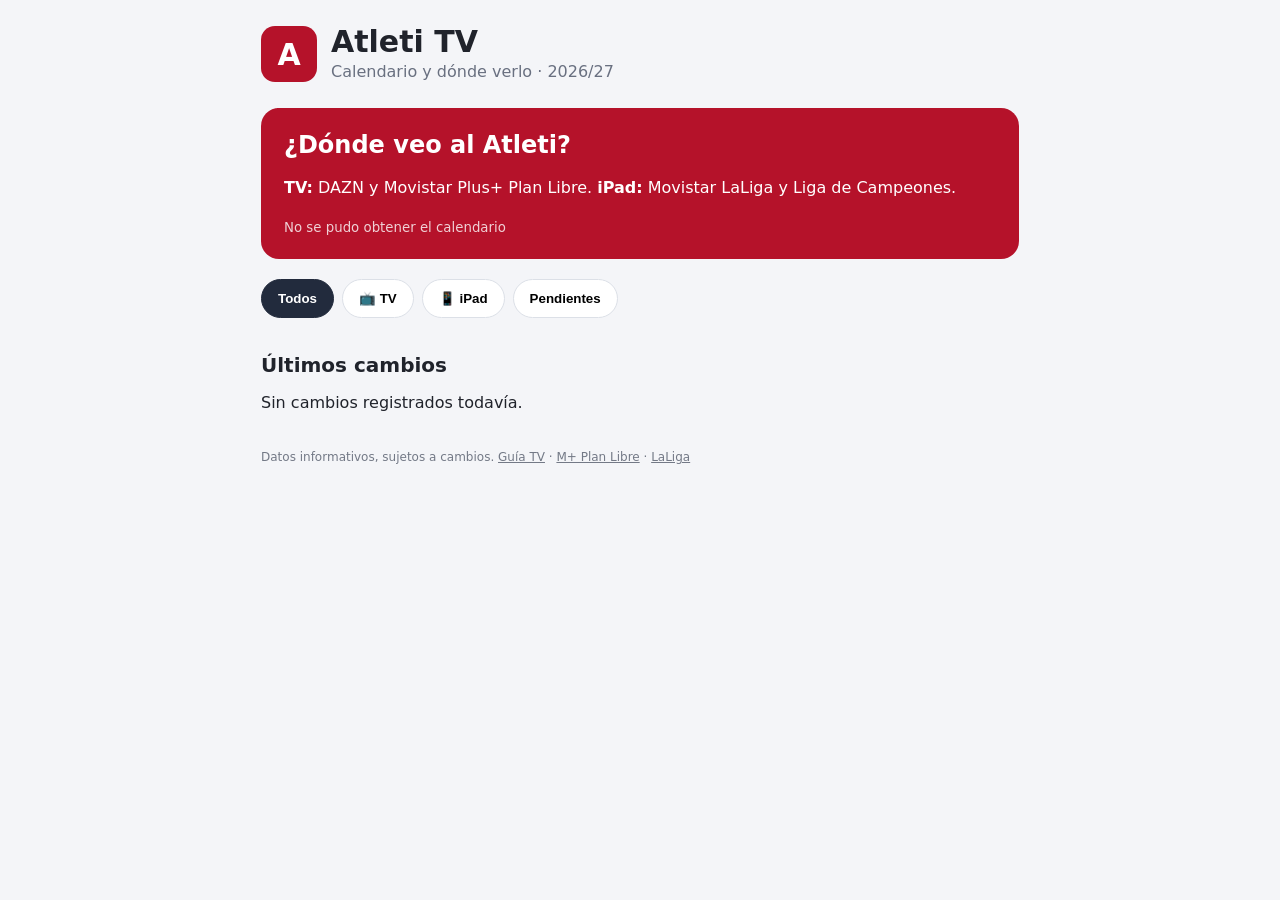
==== index.html @ 52094301 "feat: deploy Atlético TV calendar and automated updates" ====
<!doctype html><html lang="es"><head><meta charset="utf-8"><meta name="viewport" content="width=device-width,initial-scale=1"><meta name="theme-color" content="#b5122a"><title>Atleti TV · Calendario</title><link rel="stylesheet" href="styles.css"></head><body><main class="container"><header><div class="crest">A</div><div><h1>Atleti TV</h1><p>Calendario y dónde verlo · 2026/27</p></div></header><section class="hero"><h2>¿Dónde veo al Atleti?</h2><p><strong>TV:</strong> DAZN y Movistar Plus+ Plan Libre. <strong>iPad:</strong> Movistar LaLiga y Liga de Campeones.</p><small id="updated">Cargando calendario…</small></section><nav aria-label="Filtrar partidos"><button data-filter="all" class="active">Todos</button><button data-filter="tv">📺 TV</button><button data-filter="ipad">📱 iPad</button><button data-filter="pending">Pendientes</button></nav><section id="matches" aria-live="polite"></section><section class="history"><h2>Últimos cambios</h2><div id="changes">Sin cambios registrados todavía.</div></section><footer>Datos informativos, sujetos a cambios. <a href="https://www.futbolenlatv.es/equipo/at-madrid">Guía TV</a> · <a href="https://www.movistarplus.es/deportes/futbol/horarios">M+ Plan Libre</a> · <a href="https://www.laliga.com/clubes/atletico-de-madrid/proximos-partidos">LaLiga</a></footer></main><script src="app.js" defer></script></body></html>
---- styles.css ----
:root{font-family:system-ui,-apple-system,sans-serif;color:#20232b;background:#f4f5f8}*{box-sizing:border-box}body{margin:0}.container{max-width:790px;margin:auto;padding:24px 16px}header{display:flex;align-items:center;gap:14px;margin-bottom:24px}.crest{display:grid;place-items:center;width:56px;height:56px;border-radius:14px;background:#b5122a;color:white;font-weight:900;font-size:30px}h1{margin:0;font-size:30px}header p{margin:3px 0;color:#697080}.hero{background:#b5122a;color:white;border-radius:18px;padding:23px;margin-bottom:20px}.hero h2{margin:0 0 8px}.hero p{line-height:1.6}.hero small{opacity:.8}nav{display:flex;gap:8px;overflow:auto;margin-bottom:18px}button{cursor:pointer;border:1px solid #dce0e7;border-radius:30px;padding:11px 16px;background:white;white-space:nowrap;font-weight:600}button.active{background:#222b3d;color:white;border-color:#222b3d}.match{background:white;border:1px solid #e5e8ee;border-radius:16px;padding:19px;margin:11px 0;box-shadow:0 3px 10px #00000005}.top{display:flex;justify-content:space-between;gap:10px;color:#6a7180;font-size:13px}.match h3{margin:12px 0;font-size:20px}.channels{display:flex;gap:6px;flex-wrap:wrap}.chip{padding:6px 10px;border-radius:7px;background:#eef0f5;font-size:12px;font-weight:700}.chip.tv{background:#dff6e7;color:#116c37}.chip.ipad{background:#e8edfc;color:#344d99}.chip.pending{background:#fff1d5;color:#8a5a00}.view{font-size:13px;color:#667085;margin:11px 0 0}.match a{font-size:12px;color:#6b7280}.history{margin-top:35px}.history h2{font-size:20px}.history p{background:white;border-radius:10px;padding:12px}footer{font-size:12px;color:#737986;line-height:1.8;margin-top:35px}footer a{color:inherit}@media(max-width:450px){.match h3{font-size:18px}.container{padding:16px 12px}}
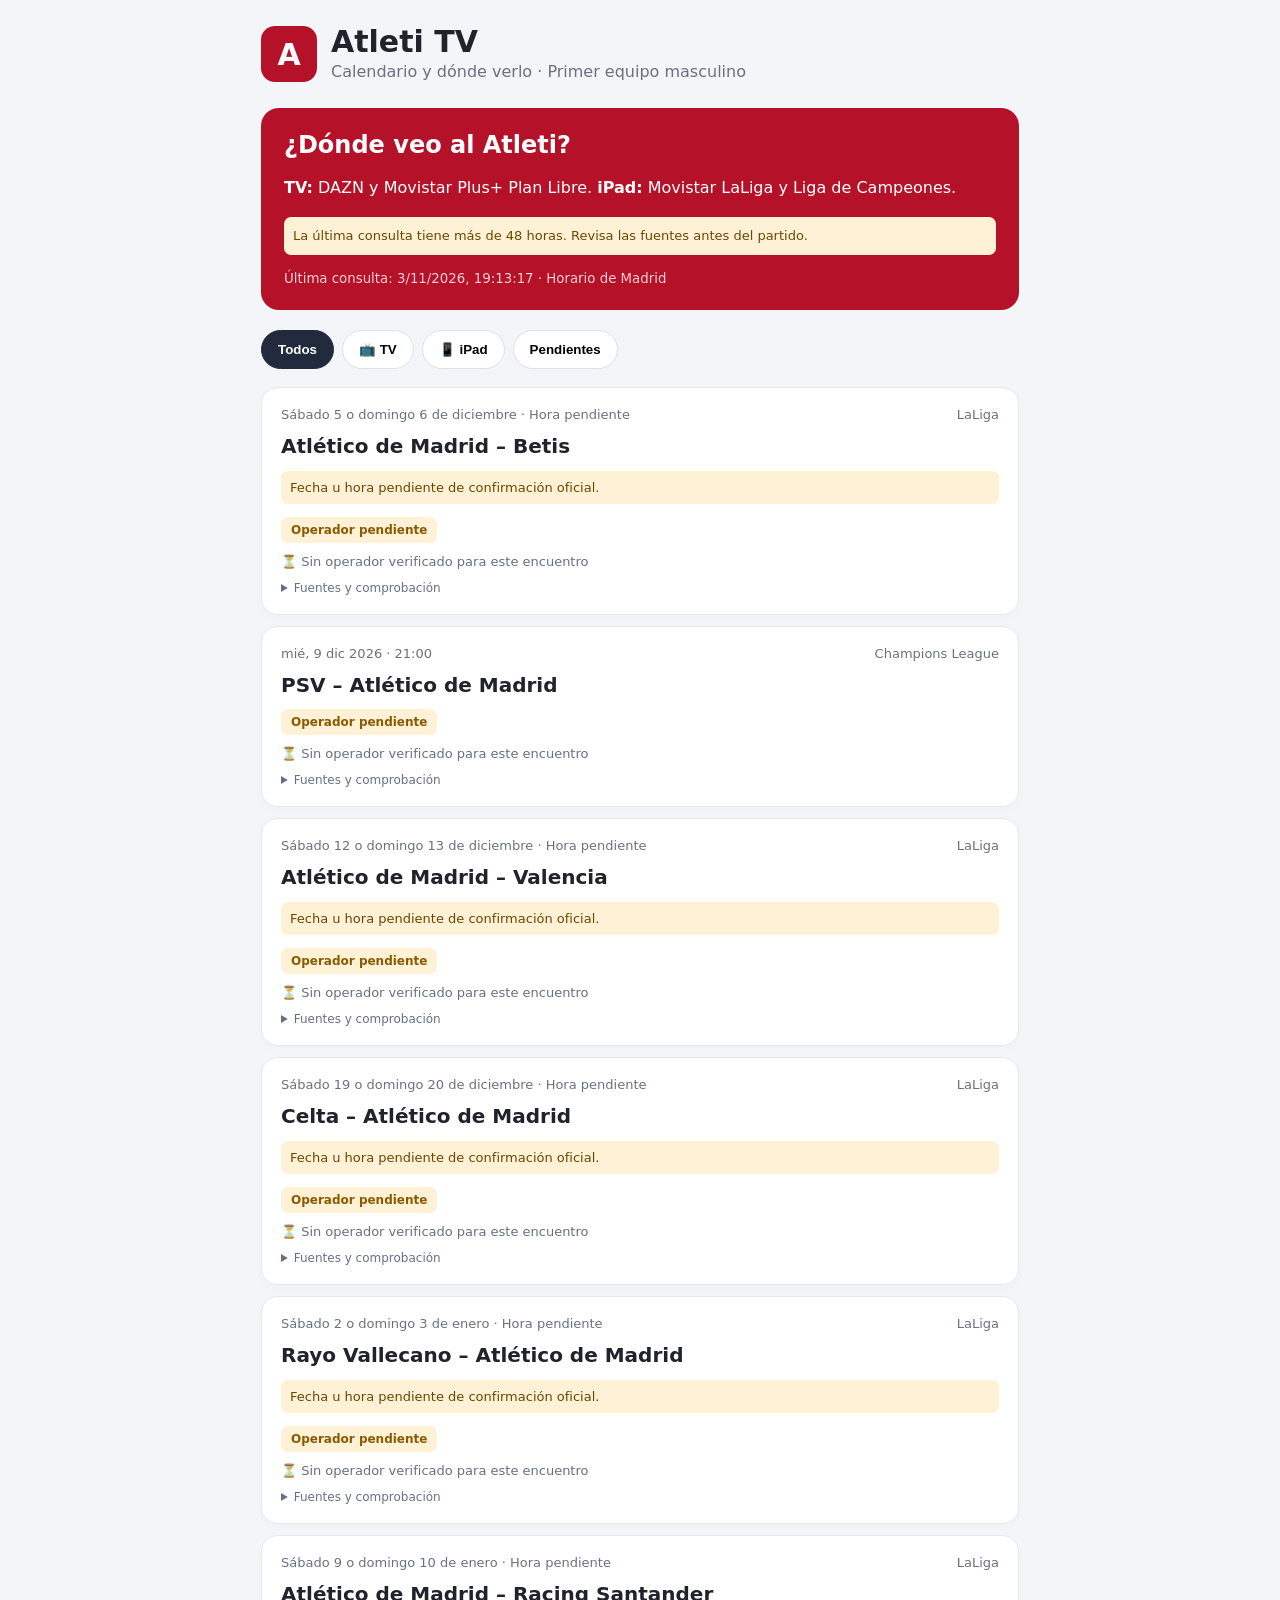
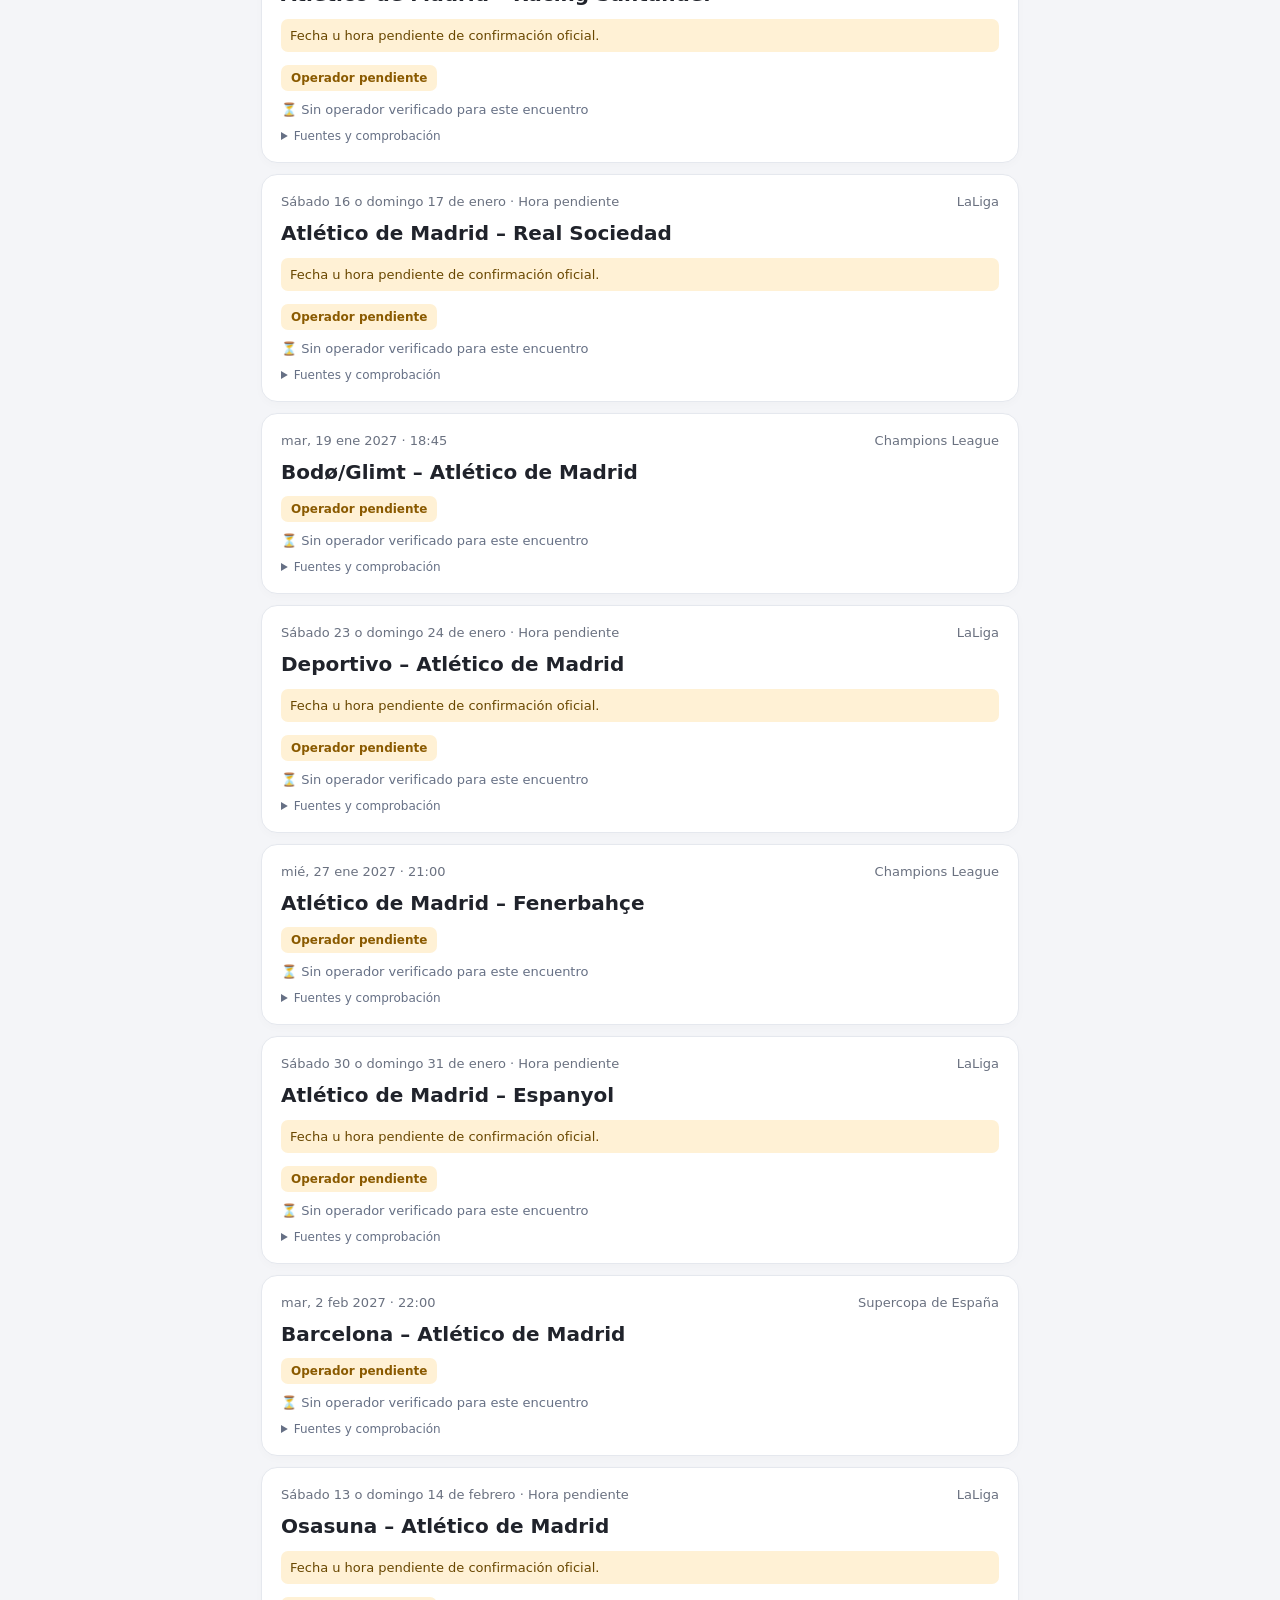
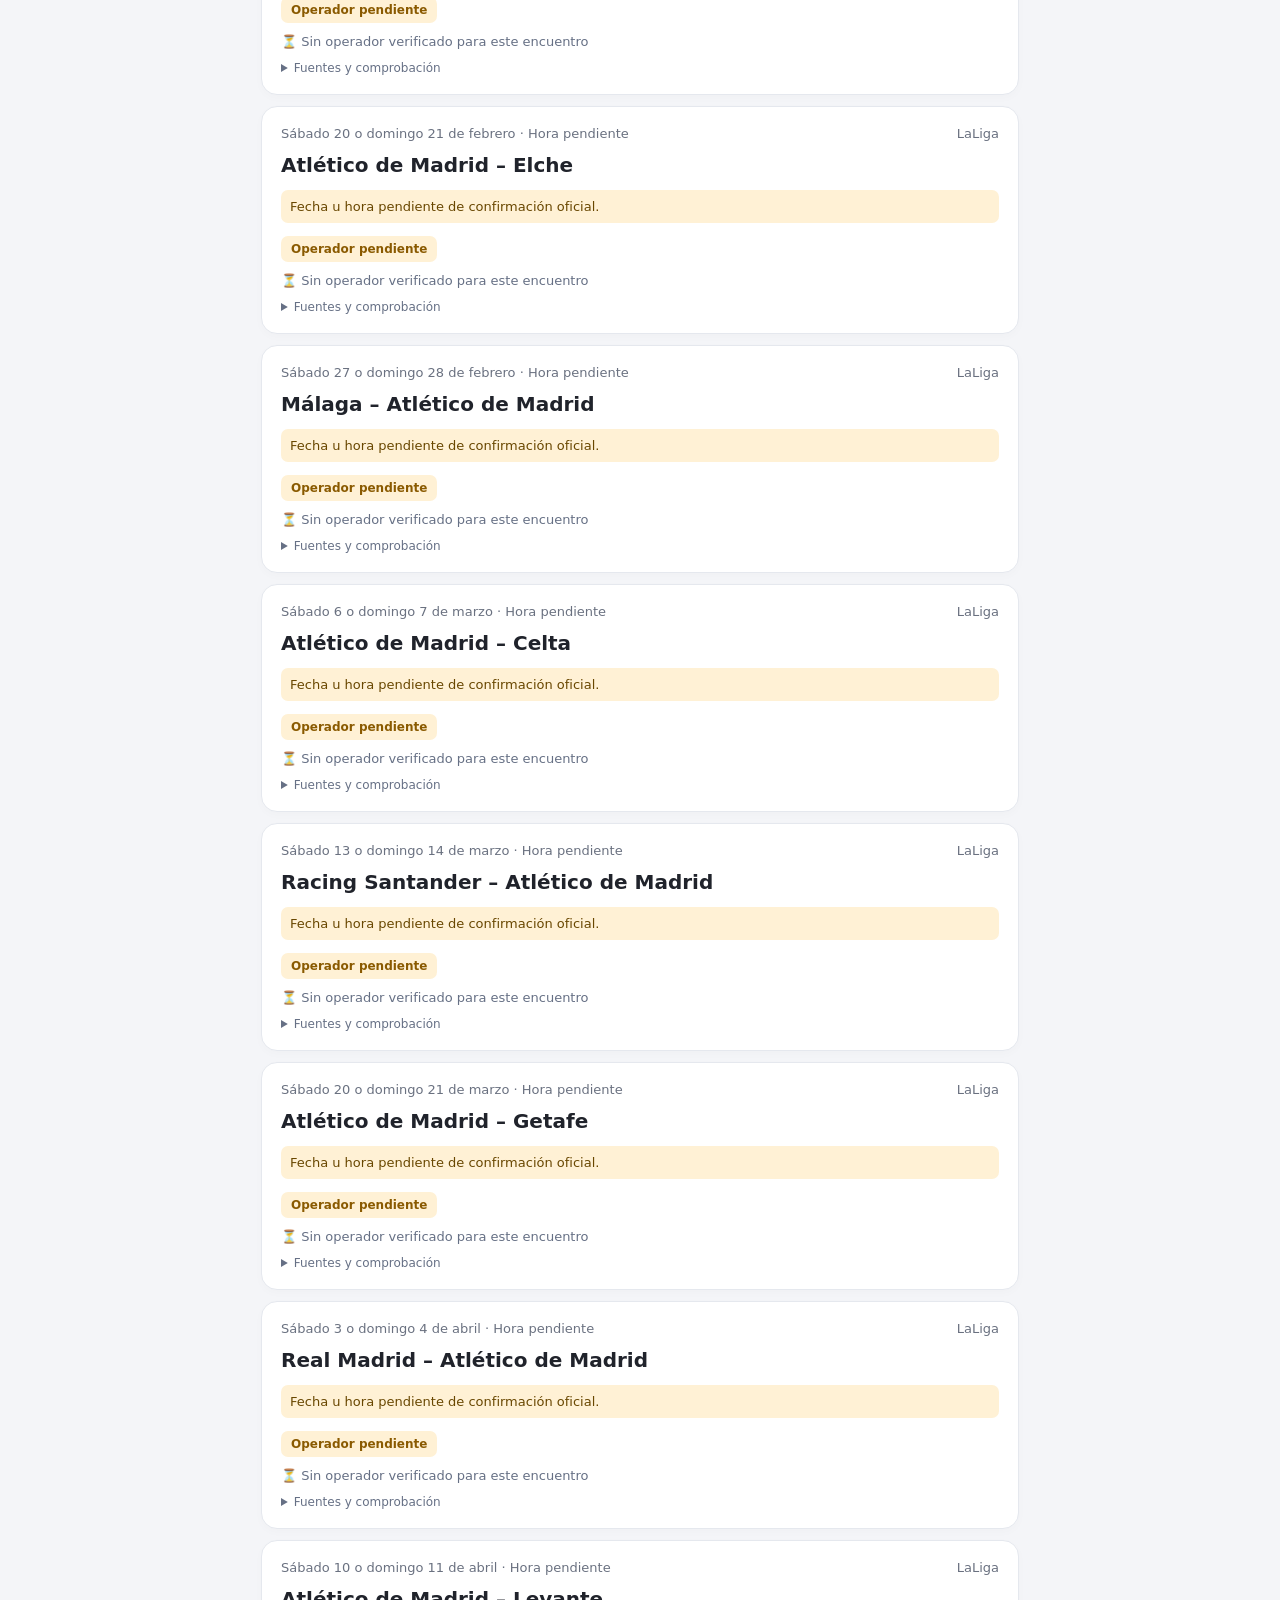
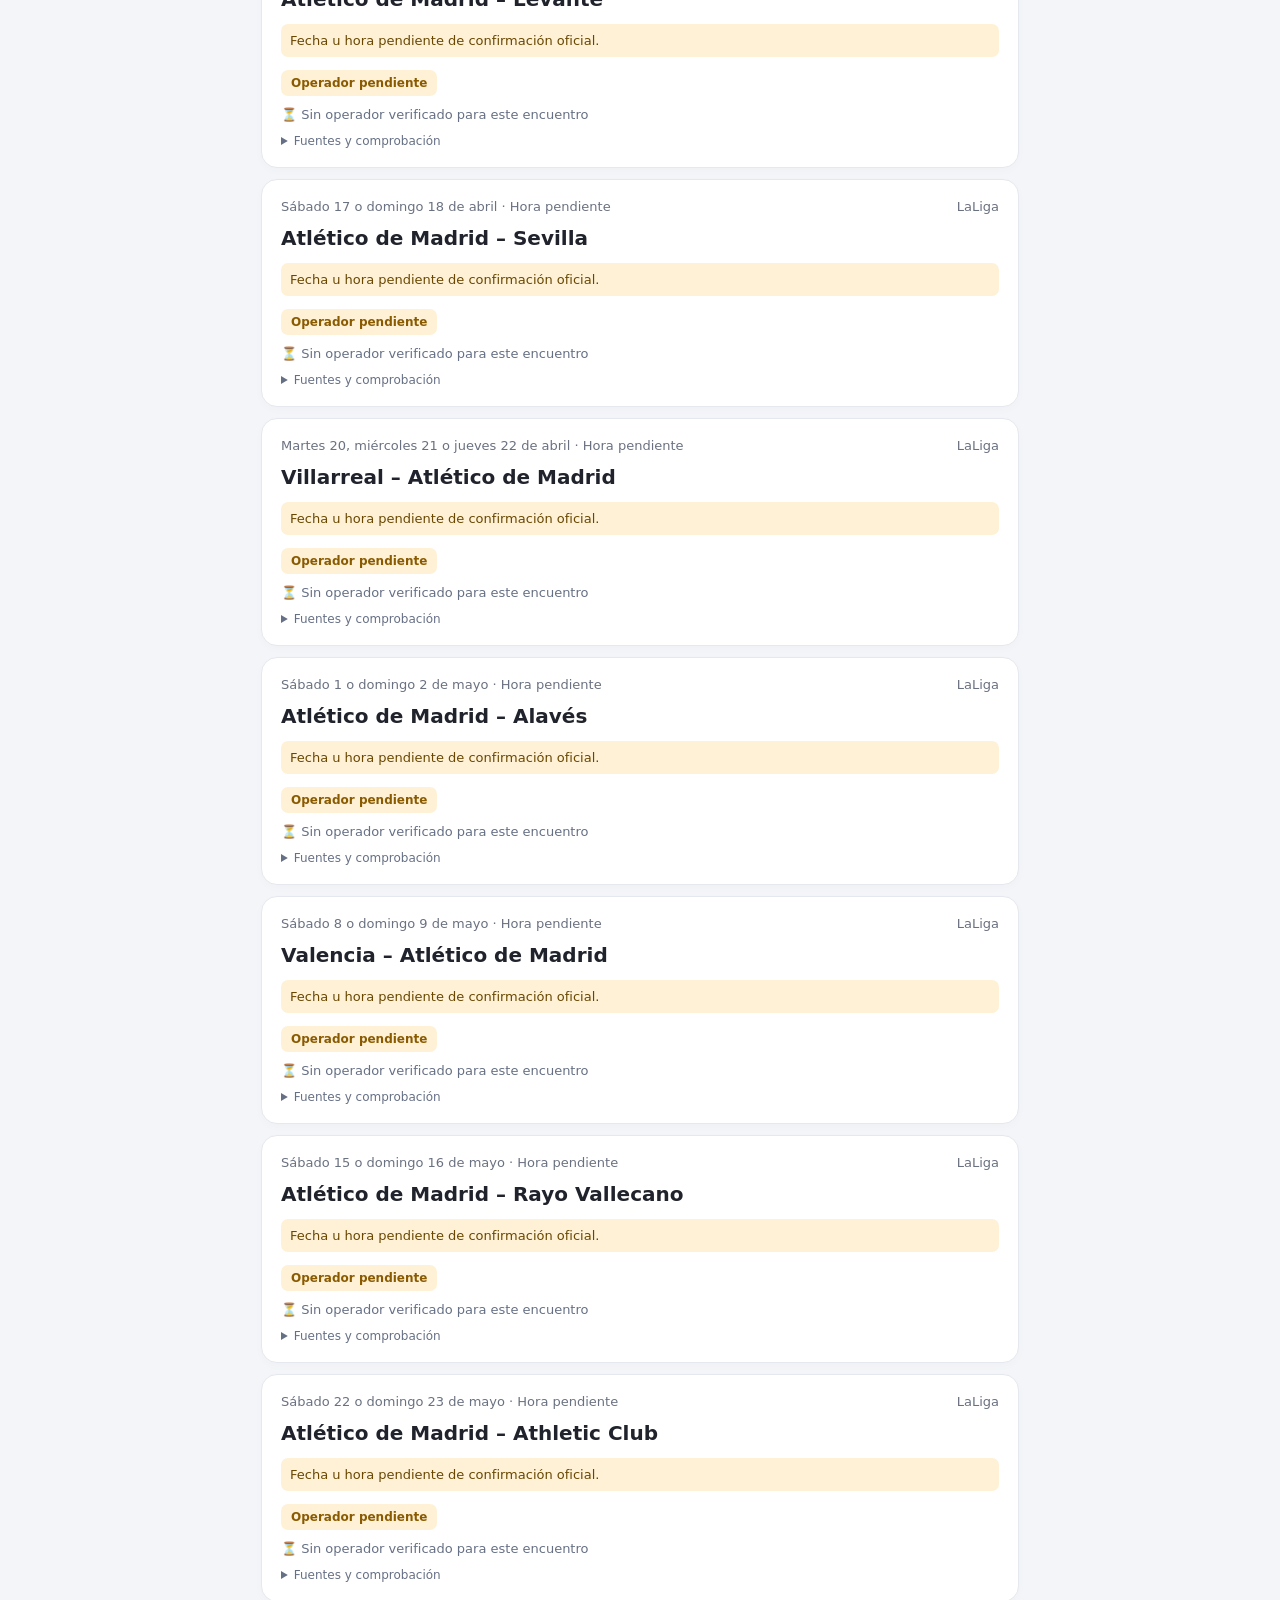
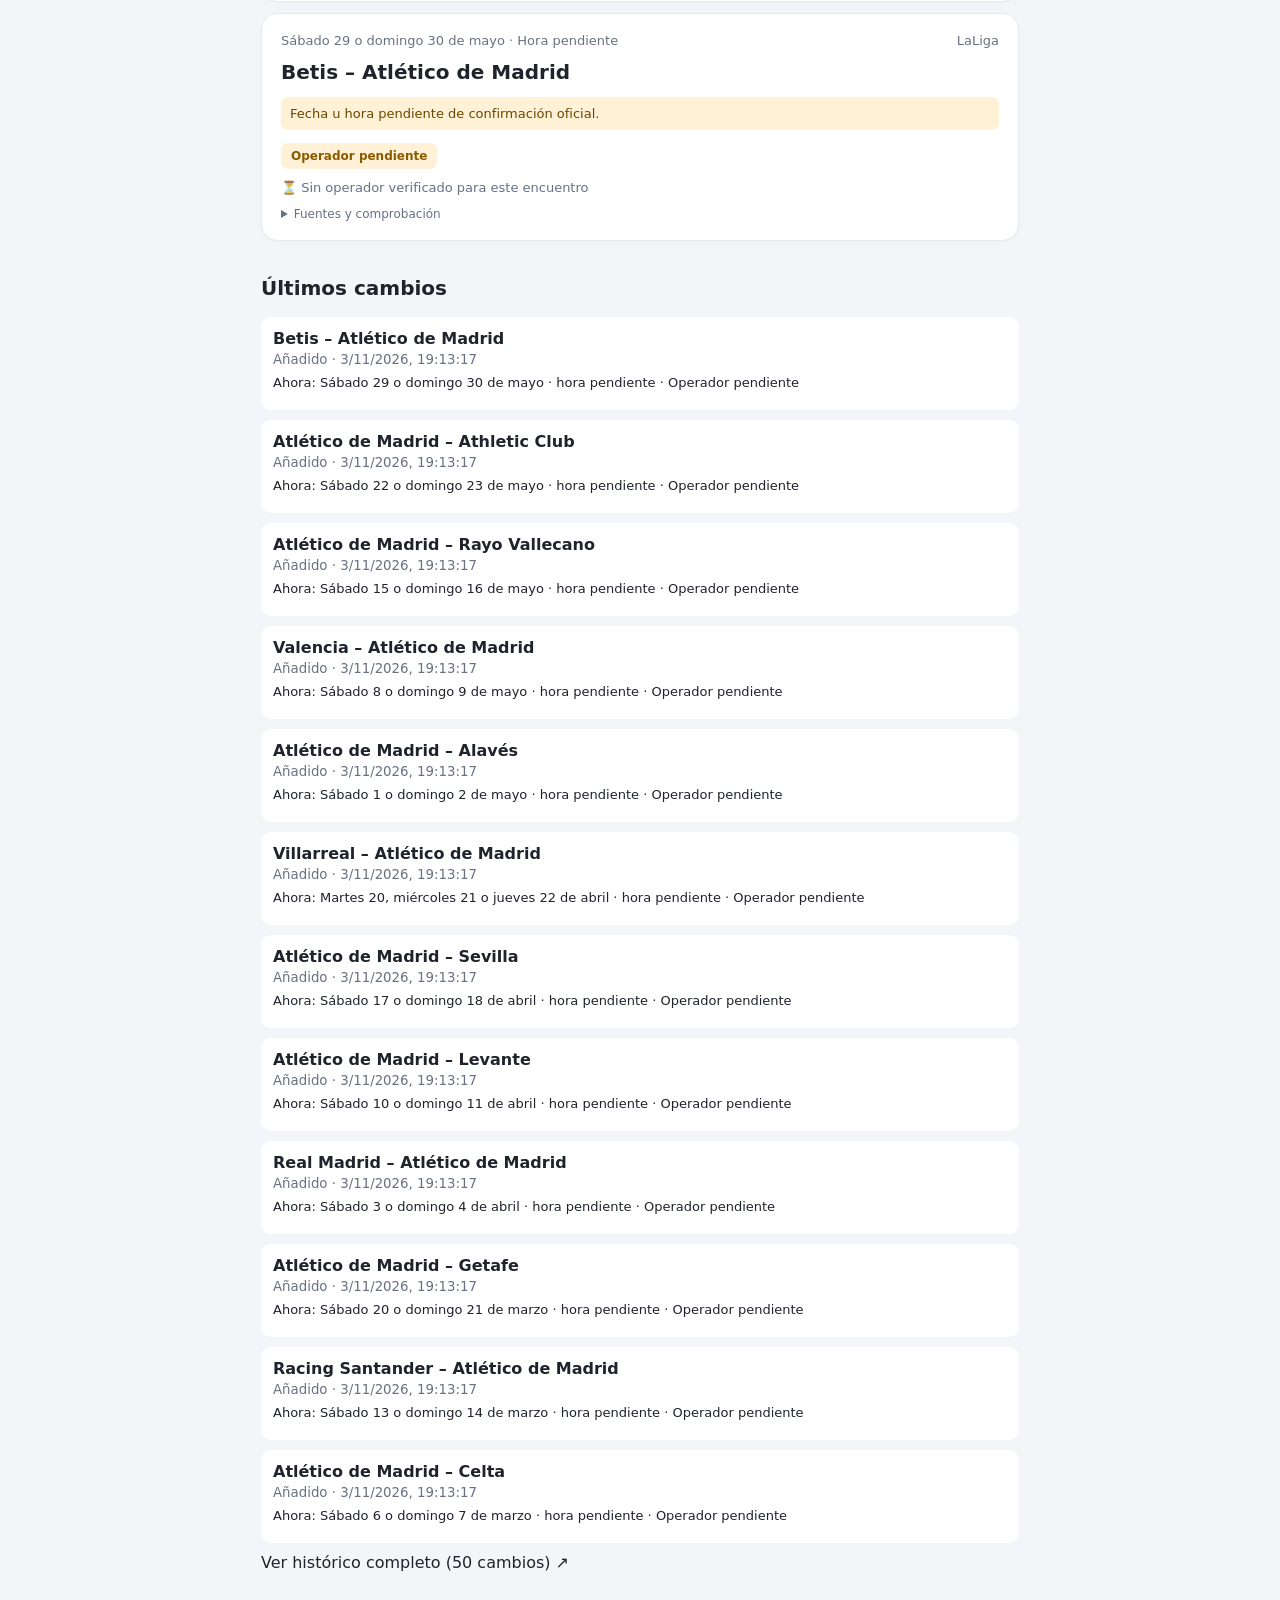
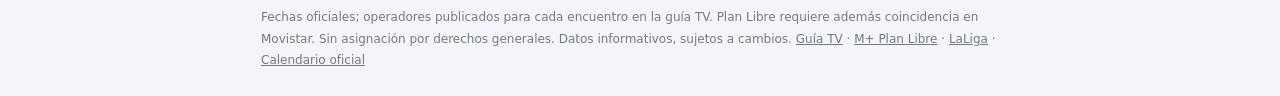
==== commit 413f97eb: "fix: verify fixture evidence and restore automated Pages updates" ====
--- a/index.html
+++ b/index.html
@@ -1 +1 @@
-<!doctype html><html lang="es"><head><meta charset="utf-8"><meta name="viewport" content="width=device-width,initial-scale=1"><meta name="theme-color" content="#b5122a"><title>Atleti TV · Calendario</title><link rel="stylesheet" href="styles.css"></head><body><main class="container"><header><div class="crest">A</div><div><h1>Atleti TV</h1><p>Calendario y dónde verlo · 2026/27</p></div></header><section class="hero"><h2>¿Dónde veo al Atleti?</h2><p><strong>TV:</strong> DAZN y Movistar Plus+ Plan Libre. <strong>iPad:</strong> Movistar LaLiga y Liga de Campeones.</p><small id="updated">Cargando calendario…</small></section><nav aria-label="Filtrar partidos"><button data-filter="all" class="active">Todos</button><button data-filter="tv">📺 TV</button><button data-filter="ipad">📱 iPad</button><button data-filter="pending">Pendientes</button></nav><section id="matches" aria-live="polite"></section><section class="history"><h2>Últimos cambios</h2><div id="changes">Sin cambios registrados todavía.</div></section><footer>Datos informativos, sujetos a cambios. <a href="https://www.futbolenlatv.es/equipo/at-madrid">Guía TV</a> · <a href="https://www.movistarplus.es/deportes/futbol/horarios">M+ Plan Libre</a> · <a href="https://www.laliga.com/clubes/atletico-de-madrid/proximos-partidos">LaLiga</a></footer></main><script src="app.js" defer></script></body></html>+<!doctype html><html lang="es"><head><meta charset="utf-8"><meta name="viewport" content="width=device-width,initial-scale=1"><meta name="theme-color" content="#b5122a"><title>Atleti TV · Calendario</title><link rel="stylesheet" href="styles.css"></head><body><main class="container"><header><div class="crest">A</div><div><h1>Atleti TV</h1><p>Calendario y dónde verlo · Primer equipo masculino</p></div></header><section class="hero"><h2>¿Dónde veo al Atleti?</h2><p><strong>TV:</strong> DAZN y Movistar Plus+ Plan Libre. <strong>iPad:</strong> Movistar LaLiga y Liga de Campeones.</p><p id="warning" role="status" hidden></p><small id="updated">Cargando calendario…</small></section><nav aria-label="Filtrar partidos"><button data-filter="all" class="active" aria-pressed="true">Todos</button><button data-filter="tv">📺 TV</button><button data-filter="ipad">📱 iPad</button><button data-filter="pending">Pendientes</button></nav><section id="matches" aria-live="polite"></section><section class="history"><h2>Últimos cambios</h2><div id="changes">Sin cambios registrados todavía.</div></section><footer>Fechas oficiales; operadores publicados para cada encuentro en la guía TV. Plan Libre requiere además coincidencia en Movistar. Sin asignación por derechos generales. Datos informativos, sujetos a cambios. <a href="https://www.futbolenlatv.es/equipo/at-madrid">Guía TV</a> · <a href="https://www.movistarplus.es/deportes/futbol/horarios">M+ Plan Libre</a> · <a href="https://www.laliga.com/clubes/atletico-de-madrid/proximos-partidos">LaLiga</a> · <a href="https://www.atleticodemadrid.com/calendario-completo-primer-equipo/">Calendario oficial</a></footer></main><script src="app.js" defer></script></body></html>
--- a/styles.css
+++ b/styles.css
@@ -1 +1,2 @@
-:root{font-family:system-ui,-apple-system,sans-serif;color:#20232b;background:#f4f5f8}*{box-sizing:border-box}body{margin:0}.container{max-width:790px;margin:auto;padding:24px 16px}header{display:flex;align-items:center;gap:14px;margin-bottom:24px}.crest{display:grid;place-items:center;width:56px;height:56px;border-radius:14px;background:#b5122a;color:white;font-weight:900;font-size:30px}h1{margin:0;font-size:30px}header p{margin:3px 0;color:#697080}.hero{background:#b5122a;color:white;border-radius:18px;padding:23px;margin-bottom:20px}.hero h2{margin:0 0 8px}.hero p{line-height:1.6}.hero small{opacity:.8}nav{display:flex;gap:8px;overflow:auto;margin-bottom:18px}button{cursor:pointer;border:1px solid #dce0e7;border-radius:30px;padding:11px 16px;background:white;white-space:nowrap;font-weight:600}button.active{background:#222b3d;color:white;border-color:#222b3d}.match{background:white;border:1px solid #e5e8ee;border-radius:16px;padding:19px;margin:11px 0;box-shadow:0 3px 10px #00000005}.top{display:flex;justify-content:space-between;gap:10px;color:#6a7180;font-size:13px}.match h3{margin:12px 0;font-size:20px}.channels{display:flex;gap:6px;flex-wrap:wrap}.chip{padding:6px 10px;border-radius:7px;background:#eef0f5;font-size:12px;font-weight:700}.chip.tv{background:#dff6e7;color:#116c37}.chip.ipad{background:#e8edfc;color:#344d99}.chip.pending{background:#fff1d5;color:#8a5a00}.view{font-size:13px;color:#667085;margin:11px 0 0}.match a{font-size:12px;color:#6b7280}.history{margin-top:35px}.history h2{font-size:20px}.history p{background:white;border-radius:10px;padding:12px}footer{font-size:12px;color:#737986;line-height:1.8;margin-top:35px}footer a{color:inherit}@media(max-width:450px){.match h3{font-size:18px}.container{padding:16px 12px}}+:root{font-family:system-ui,-apple-system,sans-serif;color:#20232b;background:#f4f5f8}*{box-sizing:border-box}body{margin:0}.container{max-width:790px;margin:auto;padding:24px 16px}header{display:flex;align-items:center;gap:14px;margin-bottom:24px}.crest{display:grid;place-items:center;width:56px;height:56px;border-radius:14px;background:#b5122a;color:white;font-weight:900;font-size:30px}h1{margin:0;font-size:30px}header p{margin:3px 0;color:#697080}.hero{background:#b5122a;color:white;border-radius:18px;padding:23px;margin-bottom:20px}.hero h2{margin:0 0 8px}.hero p{line-height:1.6}.hero small{opacity:.8}nav{display:flex;gap:8px;overflow:auto;margin-bottom:18px}button{cursor:pointer;border:1px solid #dce0e7;border-radius:30px;padding:11px 16px;background:white;white-space:nowrap;font-weight:600}button.active{background:#222b3d;color:white;border-color:#222b3d}.match{background:white;border:1px solid #e5e8ee;border-radius:16px;padding:19px;margin:11px 0;box-shadow:0 3px 10px #00000005}.top{display:flex;justify-content:space-between;gap:10px;color:#6a7180;font-size:13px}.match h3{margin:12px 0;font-size:20px}.channels{display:flex;gap:6px;flex-wrap:wrap}.chip{padding:6px 10px;border-radius:7px;background:#eef0f5;font-size:12px;font-weight:700}.chip.tv{background:#dff6e7;color:#116c37}.chip.ipad{background:#e8edfc;color:#344d99}.chip.pending{background:#fff1d5;color:#8a5a00}.view{font-size:13px;color:#667085;margin:11px 0 0}.match a{font-size:12px;color:#6b7280}.history{margin-top:35px}.history h2{font-size:20px}.history p{background:white;border-radius:10px;padding:12px}footer{font-size:12px;color:#737986;line-height:1.8;margin-top:35px}footer a{color:inherit}@media(max-width:450px){.match h3{font-size:18px}.container{padding:16px 12px}}
+.notice,#warning{font-size:13px;background:#fff1d5;color:#694700;padding:9px;border-radius:7px}.evidence{margin-top:12px;color:#667085;font-size:12px}.evidence summary{cursor:pointer}.evidence p{overflow-wrap:anywhere;line-height:1.5}.change{background:white;border-radius:10px;padding:12px;margin:10px 0}.change small{display:block;color:#697080;margin-top:4px}.history .change p{padding:0;margin:8px 0;font-size:13px}.top{flex-wrap:wrap}
